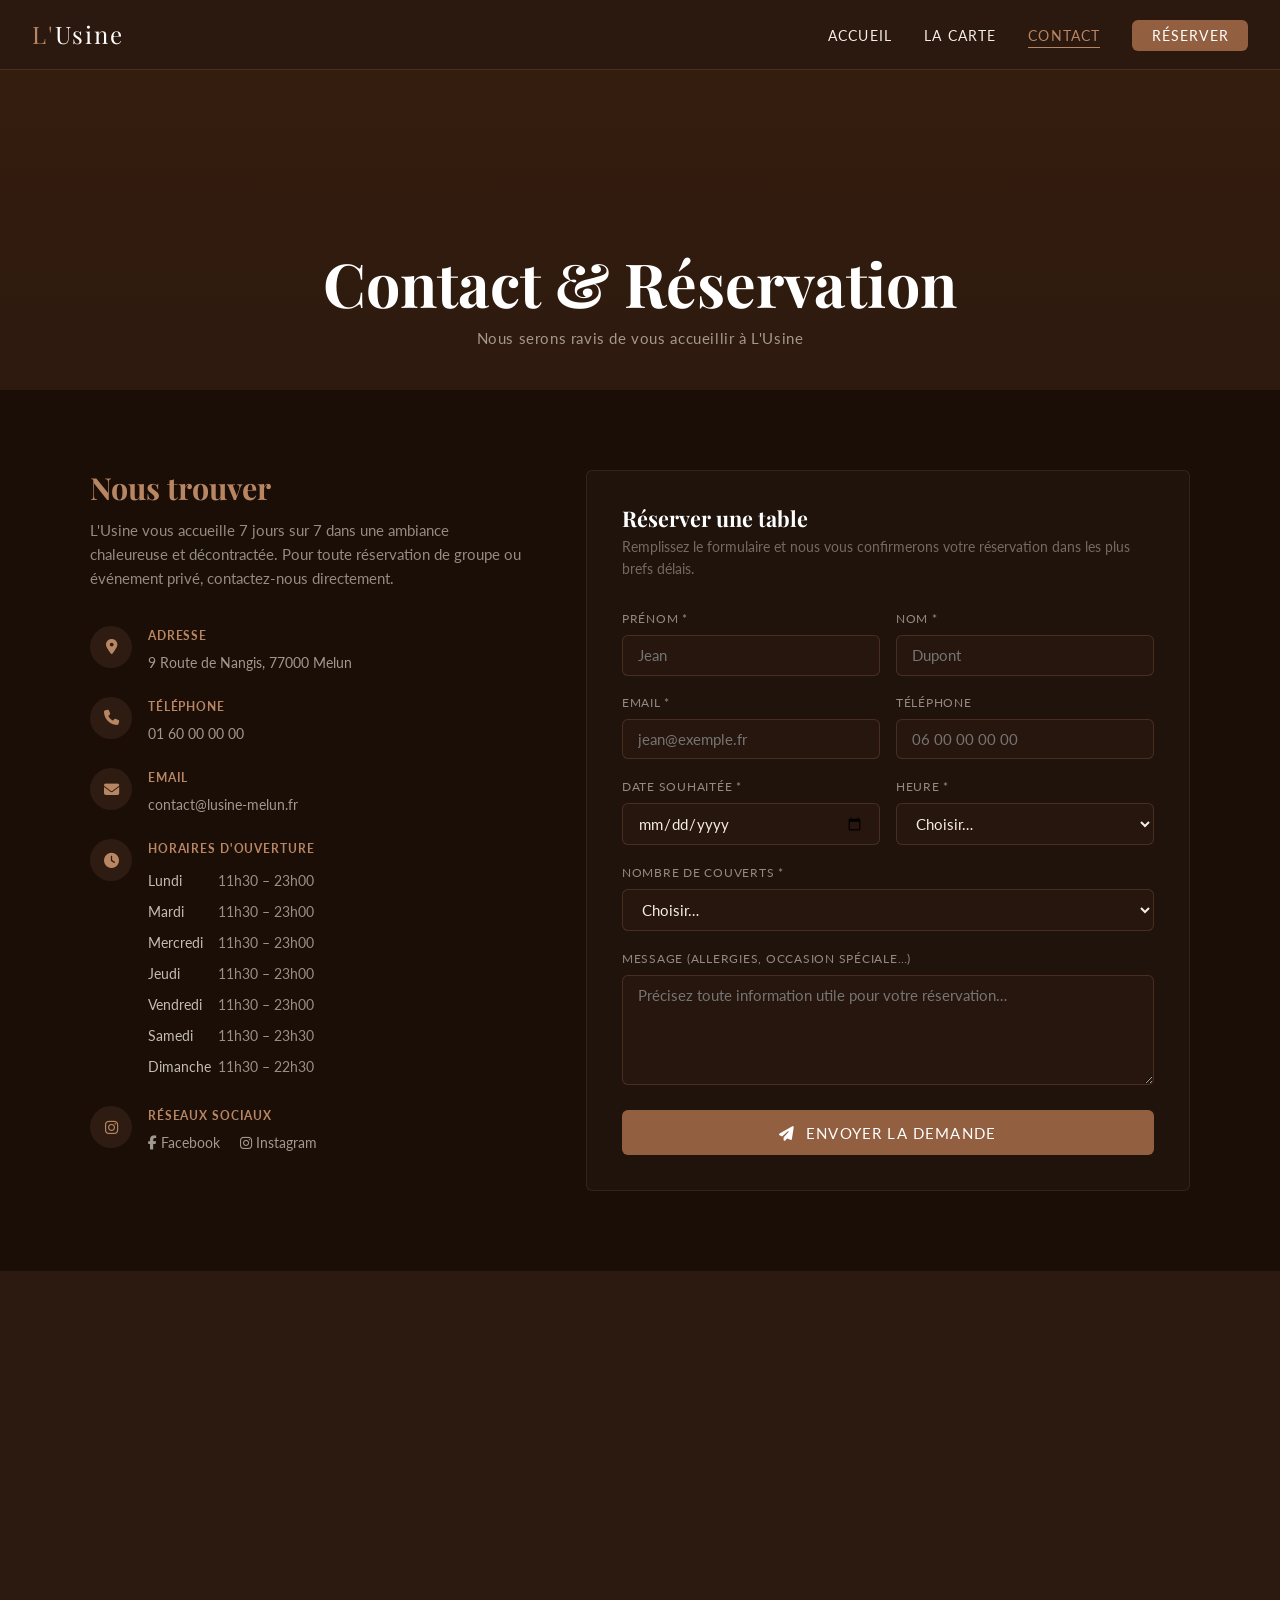
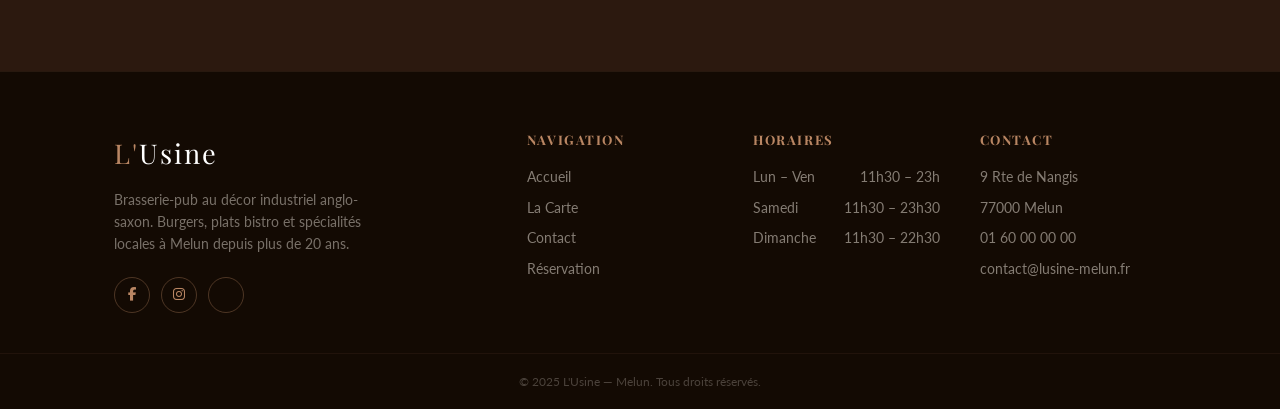
==== contact.html @ f3fccd59 "Add files via upload" ====
<!DOCTYPE html>
<html lang="fr">
<head>
  <meta charset="UTF-8" />
  <meta name="viewport" content="width=device-width, initial-scale=1.0" />
  <title>Contact &amp; Réservation — L'Usine Melun</title>
  <meta name="description" content="Contactez L'Usine à Melun, réservez votre table, consultez nos horaires et retrouvez-nous au 9 route de Nangis, 77000 Melun." />
  <link rel="preconnect" href="https://fonts.googleapis.com" />
  <link rel="preconnect" href="https://fonts.gstatic.com" crossorigin />
  <link href="https://fonts.googleapis.com/css2?family=Playfair+Display:ital,wght@0,400;0,700;1,400&family=Lato:wght@300;400;700&display=swap" rel="stylesheet" />
  <link rel="stylesheet" href="https://cdnjs.cloudflare.com/ajax/libs/font-awesome/6.5.1/css/all.min.css" />
  <link rel="stylesheet" href="style.css" />
</head>
<body>

  <!-- NAV -->
  <nav id="navbar">
    <a href="index.html" class="nav-logo">L'<span>Usine</span></a>
    <ul class="nav-links" id="navLinks">
      <li><a href="index.html">Accueil</a></li>
      <li><a href="menu.html">La Carte</a></li>
      <li><a href="contact.html" class="active">Contact</a></li>
      <li><a href="contact.html" class="nav-cta">Réserver</a></li>
    </ul>
    <button class="hamburger" id="hamburger" aria-label="Menu">
      <span></span><span></span><span></span>
    </button>
  </nav>

  <!-- PAGE HERO -->
  <div class="page-hero">
    <div class="page-hero-bg contact-bg"></div>
    <div class="page-hero-overlay"></div>
    <div class="page-hero-content">
      <h1>Contact &amp; Réservation</h1>
      <p>Nous serons ravis de vous accueillir à L'Usine</p>
    </div>
  </div>

  <!-- CONTACT SECTION -->
  <section class="contact-section">
    <div class="container">
      <div class="contact-grid">

        <!-- Infos -->
        <div class="contact-info">
          <h2>Nous trouver</h2>
          <p>L'Usine vous accueille 7 jours sur 7 dans une ambiance chaleureuse et décontractée. Pour toute réservation de groupe ou événement privé, contactez-nous directement.</p>

          <div class="contact-detail">
            <div class="contact-detail-icon"><i class="fa-solid fa-location-dot"></i></div>
            <div class="contact-detail-text">
              <strong>Adresse</strong>
              <span>9 Route de Nangis, 77000 Melun</span>
            </div>
          </div>

          <div class="contact-detail">
            <div class="contact-detail-icon"><i class="fa-solid fa-phone"></i></div>
            <div class="contact-detail-text">
              <strong>Téléphone</strong>
              <a href="tel:+33160000000">01 60 00 00 00</a>
            </div>
          </div>

          <div class="contact-detail">
            <div class="contact-detail-icon"><i class="fa-solid fa-envelope"></i></div>
            <div class="contact-detail-text">
              <strong>Email</strong>
              <a href="mailto:contact@lusine-melun.fr">contact@lusine-melun.fr</a>
            </div>
          </div>

          <div class="contact-detail">
            <div class="contact-detail-icon"><i class="fa-solid fa-clock"></i></div>
            <div class="contact-detail-text">
              <strong>Horaires d'ouverture</strong>
              <table class="hours-table">
                <tr><td>Lundi</td><td>11h30 – 23h00</td></tr>
                <tr><td>Mardi</td><td>11h30 – 23h00</td></tr>
                <tr><td>Mercredi</td><td>11h30 – 23h00</td></tr>
                <tr><td>Jeudi</td><td>11h30 – 23h00</td></tr>
                <tr><td>Vendredi</td><td>11h30 – 23h00</td></tr>
                <tr><td>Samedi</td><td>11h30 – 23h30</td></tr>
                <tr><td>Dimanche</td><td>11h30 – 22h30</td></tr>
              </table>
            </div>
          </div>

          <div class="contact-detail" style="margin-top:1.5rem">
            <div class="contact-detail-icon"><i class="fa-brands fa-instagram"></i></div>
            <div class="contact-detail-text">
              <strong>Réseaux sociaux</strong>
              <span>
                <a href="#" style="margin-right:1rem"><i class="fa-brands fa-facebook-f"></i> Facebook</a>
                <a href="#"><i class="fa-brands fa-instagram"></i> Instagram</a>
              </span>
            </div>
          </div>
        </div>

        <!-- Formulaire -->
        <div class="contact-form-wrap">
          <h3>Réserver une table</h3>
          <p>Remplissez le formulaire et nous vous confirmerons votre réservation dans les plus brefs délais.</p>

          <form id="reservationForm" novalidate>
            <div class="form-row">
              <div class="form-group">
                <label for="prenom">Prénom *</label>
                <input type="text" id="prenom" name="prenom" placeholder="Jean" required />
              </div>
              <div class="form-group">
                <label for="nom">Nom *</label>
                <input type="text" id="nom" name="nom" placeholder="Dupont" required />
              </div>
            </div>

            <div class="form-row">
              <div class="form-group">
                <label for="email">Email *</label>
                <input type="email" id="email" name="email" placeholder="jean@exemple.fr" required />
              </div>
              <div class="form-group">
                <label for="tel">Téléphone</label>
                <input type="tel" id="tel" name="tel" placeholder="06 00 00 00 00" />
              </div>
            </div>

            <div class="form-row">
              <div class="form-group">
                <label for="date">Date souhaitée *</label>
                <input type="date" id="date" name="date" required />
              </div>
              <div class="form-group">
                <label for="heure">Heure *</label>
                <select id="heure" name="heure" required>
                  <option value="">Choisir…</option>
                  <option>11h30</option>
                  <option>12h00</option>
                  <option>12h30</option>
                  <option>13h00</option>
                  <option>13h30</option>
                  <option>19h00</option>
                  <option>19h30</option>
                  <option>20h00</option>
                  <option>20h30</option>
                  <option>21h00</option>
                  <option>21h30</option>
                </select>
              </div>
            </div>

            <div class="form-group">
              <label for="couverts">Nombre de couverts *</label>
              <select id="couverts" name="couverts" required>
                <option value="">Choisir…</option>
                <option>1 personne</option>
                <option>2 personnes</option>
                <option>3 personnes</option>
                <option>4 personnes</option>
                <option>5 personnes</option>
                <option>6 personnes</option>
                <option>7 à 10 personnes</option>
                <option>Plus de 10 personnes</option>
              </select>
            </div>

            <div class="form-group">
              <label for="message">Message (allergies, occasion spéciale…)</label>
              <textarea id="message" name="message" placeholder="Précisez toute information utile pour votre réservation…"></textarea>
            </div>

            <button type="submit" class="btn btn-primary form-submit">
              <i class="fa-solid fa-paper-plane"></i>&nbsp; Envoyer la demande
            </button>
          </form>

          <div class="form-success" id="formSuccess">
            <i class="fa-solid fa-circle-check"></i>
            <strong>Demande envoyée !</strong>
            <p style="margin-top:0.4rem;font-size:0.88rem;color:rgba(245,237,228,0.6)">Nous vous confirmerons votre réservation par email ou téléphone très prochainement.</p>
          </div>
        </div>

      </div>
    </div>
  </section>

  <!-- MAP -->
  <div class="map-section">
    <iframe
      src="https://www.google.com/maps/embed?pb=!1m18!1m12!1m3!1d2648.7!2d2.6536!3d48.5357!2m3!1f0!2f0!3f0!3m2!1i1024!2i768!4f13.1!3m3!1m2!1s0x47e5fa4e6a5a5a5a%3A0x1234567890abcdef!2s9%20Rte%20de%20Nangis%2C%2077000%20Melun!5e0!3m2!1sfr!2sfr!4v1700000000000"
      allowfullscreen=""
      loading="lazy"
      referrerpolicy="no-referrer-when-downgrade"
      title="L'Usine — 9 Route de Nangis, 77000 Melun">
    </iframe>
  </div>

  <!-- FOOTER -->
  <footer>
    <div class="footer-grid">
      <div class="footer-brand">
        <a href="index.html" class="nav-logo">L'<span>Usine</span></a>
        <p>Brasserie-pub au décor industriel anglo-saxon. Burgers, plats bistro et spécialités locales à Melun depuis plus de 20 ans.</p>
        <div class="social-links">
          <a href="#" aria-label="Facebook"><i class="fa-brands fa-facebook-f"></i></a>
          <a href="#" aria-label="Instagram"><i class="fa-brands fa-instagram"></i></a>
          <a href="#" aria-label="TripAdvisor"><i class="fa-brands fa-tripadvisor"></i></a>
        </div>
      </div>
      <div class="footer-col">
        <h4>Navigation</h4>
        <ul>
          <li><a href="index.html">Accueil</a></li>
          <li><a href="menu.html">La Carte</a></li>
          <li><a href="contact.html">Contact</a></li>
          <li><a href="contact.html">Réservation</a></li>
        </ul>
      </div>
      <div class="footer-col">
        <h4>Horaires</h4>
        <ul class="footer-hours">
          <li><span class="day">Lun – Ven</span><span>11h30 – 23h</span></li>
          <li><span class="day">Samedi</span><span>11h30 – 23h30</span></li>
          <li><span class="day">Dimanche</span><span>11h30 – 22h30</span></li>
        </ul>
      </div>
      <div class="footer-col">
        <h4>Contact</h4>
        <ul>
          <li>9 Rte de Nangis</li>
          <li>77000 Melun</li>
          <li><a href="tel:+33160000000">01 60 00 00 00</a></li>
          <li><a href="mailto:contact@lusine-melun.fr">contact@lusine-melun.fr</a></li>
        </ul>
      </div>
    </div>
    <div class="footer-bottom">
      <p>&copy; 2025 L'Usine — Melun. Tous droits réservés.</p>
    </div>
  </footer>

  <script src="script.js"></script>
</body>
</html>
---- style.css ----
/* ===== VARIABLES & RESET ===== */
:root {
  --dark:    #2c190f;
  --mid:     #925f41;
  --accent:  #b98663;
  --light:   #f5ede4;
  --white:   #ffffff;
  --grey:    #888;
  --radius:  6px;
  --trans:   0.3s ease;
  --shadow:  0 4px 24px rgba(44,25,15,0.18);
}

*, *::before, *::after { box-sizing: border-box; margin: 0; padding: 0; }

html { scroll-behavior: smooth; font-size: 16px; }

body {
  font-family: 'Lato', sans-serif;
  background: var(--dark);
  color: var(--light);
  line-height: 1.6;
}

img { display: block; max-width: 100%; }
a  { text-decoration: none; color: inherit; }
ul { list-style: none; }

/* ===== TYPOGRAPHY ===== */
h1, h2, h3, h4 {
  font-family: 'Playfair Display', serif;
  line-height: 1.2;
}

.section-title {
  font-size: clamp(1.8rem, 4vw, 2.6rem);
  color: var(--accent);
  text-align: center;
  margin-bottom: 0.4rem;
}

.section-sub {
  text-align: center;
  color: var(--grey);
  font-size: 0.95rem;
  margin-bottom: 3rem;
  letter-spacing: 0.05em;
}

.section-divider {
  width: 60px;
  height: 2px;
  background: var(--accent);
  margin: 0.6rem auto 1rem;
}

/* ===== LAYOUT ===== */
section { padding: 80px 1.5rem; }
.container { max-width: 1100px; margin: 0 auto; }

/* ===== NAV ===== */
nav {
  position: fixed;
  top: 0; left: 0; right: 0;
  z-index: 1000;
  display: flex;
  align-items: center;
  justify-content: space-between;
  padding: 0 2rem;
  height: 70px;
  background: rgba(44,25,15,0.95);
  backdrop-filter: blur(8px);
  border-bottom: 1px solid rgba(185,134,99,0.2);
  transition: box-shadow var(--trans);
}

nav.scrolled { box-shadow: var(--shadow); }

.nav-logo {
  font-family: 'Playfair Display', serif;
  font-size: 1.5rem;
  color: var(--accent);
  letter-spacing: 0.08em;
}

.nav-logo span { color: var(--white); }

.nav-links {
  display: flex;
  gap: 2rem;
  align-items: center;
}

.nav-links a {
  font-size: 0.9rem;
  letter-spacing: 0.08em;
  text-transform: uppercase;
  color: var(--light);
  position: relative;
  transition: color var(--trans);
}

.nav-links a::after {
  content: '';
  position: absolute;
  bottom: -4px; left: 0;
  width: 0; height: 1px;
  background: var(--accent);
  transition: width var(--trans);
}

.nav-links a:hover,
.nav-links a.active { color: var(--accent); }
.nav-links a:hover::after,
.nav-links a.active::after { width: 100%; }

.nav-cta {
  background: var(--mid);
  color: var(--white) !important;
  padding: 0.45rem 1.2rem;
  border-radius: var(--radius);
  transition: background var(--trans) !important;
}

.nav-cta:hover { background: var(--accent) !important; }
.nav-cta::after { display: none !important; }

/* Hamburger */
.hamburger {
  display: none;
  flex-direction: column;
  gap: 5px;
  background: none;
  border: none;
  cursor: pointer;
  padding: 4px;
}

.hamburger span {
  display: block;
  width: 26px;
  height: 2px;
  background: var(--accent);
  border-radius: 2px;
  transition: transform var(--trans), opacity var(--trans);
}

.hamburger.open span:nth-child(1) { transform: translateY(7px) rotate(45deg); }
.hamburger.open span:nth-child(2) { opacity: 0; }
.hamburger.open span:nth-child(3) { transform: translateY(-7px) rotate(-45deg); }

/* ===== HERO ===== */
.hero {
  position: relative;
  height: 100vh;
  min-height: 600px;
  display: flex;
  align-items: center;
  justify-content: center;
  text-align: center;
  overflow: hidden;
}

.hero-bg {
  position: absolute;
  inset: 0;
  background: url('images/hero.jpg') center/cover no-repeat, #3a1f0d;
}

.hero-overlay {
  position: absolute;
  inset: 0;
  background: linear-gradient(to bottom,
    rgba(44,25,15,0.45) 0%,
    rgba(44,25,15,0.72) 60%,
    rgba(44,25,15,0.95) 100%);
}

.hero-content {
  position: relative;
  z-index: 1;
  max-width: 750px;
  padding: 1rem;
}

.hero-tag {
  display: inline-block;
  font-size: 0.78rem;
  letter-spacing: 0.2em;
  text-transform: uppercase;
  color: var(--accent);
  border: 1px solid var(--accent);
  padding: 0.3rem 1rem;
  border-radius: 100px;
  margin-bottom: 1.4rem;
}

.hero-title {
  font-size: clamp(3rem, 9vw, 6rem);
  color: var(--white);
  letter-spacing: 0.05em;
  margin-bottom: 1rem;
}

.hero-title em {
  font-style: italic;
  color: var(--accent);
}

.hero-sub {
  font-size: clamp(1rem, 2.5vw, 1.15rem);
  color: rgba(245,237,228,0.78);
  max-width: 520px;
  margin: 0 auto 2rem;
}

.btn {
  display: inline-block;
  padding: 0.8rem 2rem;
  border-radius: var(--radius);
  font-size: 0.88rem;
  letter-spacing: 0.08em;
  text-transform: uppercase;
  transition: var(--trans);
  cursor: pointer;
  border: none;
  font-family: 'Lato', sans-serif;
}

.btn-primary {
  background: var(--mid);
  color: var(--white);
}
.btn-primary:hover { background: var(--accent); transform: translateY(-2px); }

.btn-outline {
  background: transparent;
  color: var(--accent);
  border: 1px solid var(--accent);
  margin-left: 1rem;
}
.btn-outline:hover { background: var(--accent); color: var(--white); transform: translateY(-2px); }

.hero-scroll {
  position: absolute;
  bottom: 2rem;
  left: 50%;
  transform: translateX(-50%);
  display: flex;
  flex-direction: column;
  align-items: center;
  gap: 0.4rem;
  color: var(--accent);
  font-size: 0.72rem;
  letter-spacing: 0.12em;
  text-transform: uppercase;
  animation: bounce 2.2s infinite;
  z-index: 1;
}

.hero-scroll i { font-size: 1rem; }

@keyframes bounce {
  0%, 100% { transform: translateX(-50%) translateY(0); }
  50%       { transform: translateX(-50%) translateY(7px); }
}

/* ===== ABOUT ===== */
#about { background: #1e1008; }

.about-grid {
  display: grid;
  grid-template-columns: 1fr 1fr;
  gap: 4rem;
  align-items: center;
}

.about-img-wrap { position: relative; }

.about-img-wrap img {
  width: 100%;
  height: 420px;
  object-fit: cover;
  border-radius: var(--radius);
  background: #3a1f0d;
}

.about-badge {
  position: absolute;
  bottom: -24px;
  right: -24px;
  width: 96px;
  height: 96px;
  background: var(--mid);
  border-radius: 50%;
  display: flex;
  flex-direction: column;
  align-items: center;
  justify-content: center;
  font-family: 'Playfair Display', serif;
  font-size: 1.25rem;
  color: var(--white);
  line-height: 1;
  box-shadow: var(--shadow);
}

.about-badge small {
  font-size: 0.6rem;
  letter-spacing: 0.1em;
  text-transform: uppercase;
  color: rgba(255,255,255,0.7);
  margin-top: 0.2rem;
}

.about-text .section-title { text-align: left; }
.about-text .section-divider { margin-left: 0; }

.about-text p {
  color: rgba(245,237,228,0.7);
  margin-bottom: 1.1rem;
  font-size: 0.95rem;
}

.about-features {
  display: flex;
  gap: 2.5rem;
  margin-top: 2rem;
  flex-wrap: wrap;
}

.about-feat {
  display: flex;
  flex-direction: column;
  align-items: center;
  gap: 0.4rem;
  text-align: center;
}

.about-feat i { font-size: 1.4rem; color: var(--accent); }

.about-feat span {
  font-size: 0.78rem;
  letter-spacing: 0.06em;
  text-transform: uppercase;
  color: rgba(245,237,228,0.55);
}

/* ===== GALLERY ===== */
#gallery { background: var(--dark); }

.gallery-grid {
  display: grid;
  grid-template-columns: repeat(4, 1fr);
  grid-template-rows: 240px 240px;
  gap: 10px;
  border-radius: var(--radius);
  overflow: hidden;
}

.gallery-item {
  position: relative;
  overflow: hidden;
  cursor: pointer;
}

.gallery-item:first-child {
  grid-column: 1 / 3;
  grid-row: 1 / 3;
}

.gallery-item img {
  width: 100%;
  height: 100%;
  object-fit: cover;
  transition: transform 0.5s ease;
  background: #3a1f0d;
}

.gallery-item:hover img { transform: scale(1.07); }

.gallery-overlay {
  position: absolute;
  inset: 0;
  background: rgba(44,25,15,0.5);
  opacity: 0;
  transition: opacity var(--trans);
  display: flex;
  align-items: center;
  justify-content: center;
  color: var(--white);
  font-size: 1.8rem;
}

.gallery-item:hover .gallery-overlay { opacity: 1; }

/* ===== MENU PREVIEW (index) ===== */
#menu-preview { background: #1e1008; }

.menu-preview-cards {
  display: grid;
  grid-template-columns: repeat(3, 1fr);
  gap: 1.5rem;
  margin-bottom: 2.5rem;
}

.menu-card {
  background: rgba(255,255,255,0.03);
  border: 1px solid rgba(185,134,99,0.18);
  border-radius: var(--radius);
  padding: 2rem 1.5rem;
  text-align: center;
  transition: border-color var(--trans), transform var(--trans);
}

.menu-card:hover { border-color: var(--accent); transform: translateY(-4px); }
.menu-card i { font-size: 2rem; color: var(--accent); margin-bottom: 0.9rem; }
.menu-card h3 { font-size: 1.15rem; color: var(--white); margin-bottom: 0.5rem; }
.menu-card p { font-size: 0.85rem; color: rgba(245,237,228,0.5); }

/* ===== FOOTER ===== */
footer { background: #130a03; border-top: 1px solid rgba(185,134,99,0.12); }

.footer-grid {
  display: grid;
  grid-template-columns: 2fr 1fr 1fr 1fr;
  gap: 2.5rem;
  padding: 60px 1.5rem 40px;
  max-width: 1100px;
  margin: 0 auto;
}

.footer-brand .nav-logo {
  font-size: 1.7rem;
  margin-bottom: 0.8rem;
  display: block;
}

.footer-brand p {
  font-size: 0.86rem;
  color: rgba(245,237,228,0.45);
  max-width: 270px;
  margin-bottom: 1.4rem;
}

.social-links { display: flex; gap: 0.7rem; }

.social-links a {
  width: 36px; height: 36px;
  border-radius: 50%;
  border: 1px solid rgba(185,134,99,0.35);
  display: flex;
  align-items: center;
  justify-content: center;
  color: var(--accent);
  font-size: 0.85rem;
  transition: background var(--trans), border-color var(--trans);
}

.social-links a:hover { background: var(--mid); border-color: var(--mid); color: var(--white); }

.footer-col h4 {
  font-size: 0.82rem;
  letter-spacing: 0.12em;
  text-transform: uppercase;
  color: var(--accent);
  margin-bottom: 1.1rem;
}

.footer-col ul li {
  margin-bottom: 0.55rem;
  font-size: 0.86rem;
  color: rgba(245,237,228,0.5);
}

.footer-col ul li a:hover { color: var(--accent); }

.footer-hours li {
  display: flex;
  justify-content: space-between;
  gap: 0.5rem;
}

.footer-bottom {
  border-top: 1px solid rgba(185,134,99,0.08);
  text-align: center;
  padding: 1.1rem;
  font-size: 0.78rem;
  color: rgba(245,237,228,0.25);
}

/* ===== PAGE HERO (menu & contact) ===== */
.page-hero {
  height: 320px;
  display: flex;
  align-items: flex-end;
  justify-content: center;
  padding-bottom: 2.5rem;
  position: relative;
  overflow: hidden;
  margin-top: 70px;
}

.page-hero-bg {
  position: absolute;
  inset: 0;
  background: url('images/menu-hero.jpg') center/cover no-repeat, #3a1f0d;
}

.page-hero-bg.contact-bg {
  background: url('images/contact-hero.jpg') center/cover no-repeat, #3a1f0d;
}

.page-hero-overlay {
  position: absolute;
  inset: 0;
  background: linear-gradient(to bottom, rgba(44,25,15,0.38), rgba(44,25,15,0.92));
}

.page-hero-content { position: relative; z-index: 1; text-align: center; }
.page-hero h1 { font-size: clamp(2rem, 6vw, 3.8rem); color: var(--white); margin-bottom: 0.35rem; }
.page-hero p { color: rgba(245,237,228,0.6); font-size: 0.95rem; letter-spacing: 0.04em; }

/* ===== MENU PAGE ===== */
.menu-tabs-section { background: #1a0e07; padding: 60px 1.5rem; }

.menu-tabs {
  display: flex;
  gap: 0.5rem;
  flex-wrap: wrap;
  justify-content: center;
  margin-bottom: 3rem;
}

.tab-btn {
  background: transparent;
  border: 1px solid rgba(185,134,99,0.28);
  color: rgba(245,237,228,0.55);
  padding: 0.45rem 1.2rem;
  border-radius: 100px;
  font-size: 0.82rem;
  letter-spacing: 0.06em;
  cursor: pointer;
  transition: var(--trans);
  font-family: 'Lato', sans-serif;
}

.tab-btn:hover, .tab-btn.active {
  background: var(--mid);
  border-color: var(--mid);
  color: var(--white);
}

.menu-panel { display: none; }
.menu-panel.active { display: block; animation: fadeIn 0.3s ease; }

@keyframes fadeIn { from { opacity: 0; transform: translateY(8px); } to { opacity: 1; transform: none; } }

.menu-category-title {
  font-size: 1.35rem;
  color: var(--accent);
  margin-bottom: 1.2rem;
  padding-bottom: 0.5rem;
  border-bottom: 1px solid rgba(185,134,99,0.18);
  font-family: 'Playfair Display', serif;
}

.menu-items {
  display: grid;
  grid-template-columns: repeat(auto-fill, minmax(300px, 1fr));
  gap: 1px;
  background: rgba(185,134,99,0.07);
  border-radius: var(--radius);
  overflow: hidden;
  margin-bottom: 2.5rem;
}

.menu-item {
  background: rgba(26,14,7,0.95);
  padding: 1.1rem 1.3rem;
  display: flex;
  justify-content: space-between;
  align-items: flex-start;
  gap: 1rem;
  transition: background var(--trans);
}

.menu-item:hover { background: rgba(44,25,15,0.98); }

.menu-item-info { flex: 1; min-width: 0; }

.menu-item-name {
  font-weight: 700;
  font-size: 0.93rem;
  color: var(--white);
  margin-bottom: 0.2rem;
}

.menu-item-desc {
  font-size: 0.78rem;
  color: rgba(245,237,228,0.42);
  line-height: 1.4;
}

.menu-item-price {
  font-family: 'Playfair Display', serif;
  font-size: 0.97rem;
  color: var(--accent);
  white-space: nowrap;
  padding-top: 0.05rem;
  flex-shrink: 0;
}

.menu-note {
  background: rgba(185,134,99,0.07);
  border-left: 3px solid var(--accent);
  padding: 0.75rem 1.1rem;
  border-radius: 0 var(--radius) var(--radius) 0;
  font-size: 0.83rem;
  color: rgba(245,237,228,0.55);
  margin-bottom: 2rem;
}

/* ===== CONTACT PAGE ===== */
.contact-section { background: #1a0e07; padding: 80px 1.5rem; }

.contact-grid {
  display: grid;
  grid-template-columns: 1fr 1.4fr;
  gap: 4rem;
  align-items: start;
}

.contact-info h2 { font-size: 1.9rem; color: var(--accent); margin-bottom: 0.8rem; }

.contact-info > p {
  color: rgba(245,237,228,0.56);
  margin-bottom: 2.2rem;
  font-size: 0.93rem;
}

.contact-detail {
  display: flex;
  gap: 1rem;
  align-items: flex-start;
  margin-bottom: 1.4rem;
}

.contact-detail-icon {
  width: 42px; height: 42px;
  border-radius: 50%;
  background: rgba(185,134,99,0.12);
  display: flex;
  align-items: center;
  justify-content: center;
  color: var(--accent);
  font-size: 0.95rem;
  flex-shrink: 0;
}

.contact-detail-text strong {
  display: block;
  font-size: 0.78rem;
  letter-spacing: 0.07em;
  text-transform: uppercase;
  color: var(--accent);
  margin-bottom: 0.2rem;
}

.contact-detail-text span,
.contact-detail-text a { font-size: 0.88rem; color: rgba(245,237,228,0.62); }
.contact-detail-text a:hover { color: var(--accent); }

.hours-table { width: 100%; border-collapse: collapse; margin-top: 0.4rem; }
.hours-table td { padding: 0.28rem 0; font-size: 0.86rem; color: rgba(245,237,228,0.58); }
.hours-table td:first-child { color: rgba(245,237,228,0.78); }
.hours-table td:last-child { text-align: right; }
.hours-table tr.closed td { opacity: 0.38; }

/* Form */
.contact-form-wrap {
  background: rgba(255,255,255,0.025);
  border: 1px solid rgba(185,134,99,0.14);
  border-radius: var(--radius);
  padding: 2.2rem;
}

.contact-form-wrap h3 { font-size: 1.35rem; color: var(--white); margin-bottom: 0.3rem; }
.contact-form-wrap > p { color: rgba(245,237,228,0.4); font-size: 0.85rem; margin-bottom: 1.8rem; }

.form-row { display: grid; grid-template-columns: 1fr 1fr; gap: 1rem; }

.form-group {
  display: flex;
  flex-direction: column;
  gap: 0.35rem;
  margin-bottom: 1.1rem;
}

.form-group label {
  font-size: 0.78rem;
  letter-spacing: 0.06em;
  text-transform: uppercase;
  color: rgba(245,237,228,0.55);
}

.form-group input,
.form-group select,
.form-group textarea {
  background: rgba(44,25,15,0.7);
  border: 1px solid rgba(185,134,99,0.22);
  border-radius: var(--radius);
  color: var(--light);
  font-family: 'Lato', sans-serif;
  font-size: 0.92rem;
  padding: 0.65rem 0.95rem;
  transition: border-color var(--trans);
  outline: none;
  width: 100%;
}

.form-group input:focus,
.form-group select:focus,
.form-group textarea:focus { border-color: var(--accent); }
.form-group select option { background: var(--dark); }
.form-group textarea { resize: vertical; min-height: 110px; }

.form-submit { width: 100%; padding: 0.85rem; font-size: 0.92rem; margin-top: 0.5rem; }

.form-success {
  display: none;
  text-align: center;
  padding: 2rem 1rem;
  color: #7ecba1;
}

.form-success i { font-size: 2.2rem; margin-bottom: 0.6rem; display: block; }

/* Map */
.map-section { padding: 0; }
.map-section iframe { width: 100%; height: 400px; border: none; display: block; }

/* ===== RESPONSIVE ===== */
@media (max-width: 1024px) {
  .footer-grid { grid-template-columns: 1fr 1fr; }
  .about-badge { right: 0; bottom: -16px; }
}

@media (max-width: 900px) {
  .gallery-grid {
    grid-template-columns: 1fr 1fr;
    grid-template-rows: 220px 220px;
  }
  .gallery-item:first-child { grid-column: 1 / 3; }
  .menu-preview-cards { grid-template-columns: 1fr 1fr; }
  .about-grid { grid-template-columns: 1fr; gap: 2rem; }
  .about-img-wrap { order: -1; }
  .contact-grid { grid-template-columns: 1fr; }
}

@media (max-width: 768px) {
  .nav-links {
    display: none;
    flex-direction: column;
    position: absolute;
    top: 70px; left: 0; right: 0;
    background: var(--dark);
    padding: 1.5rem 2rem;
    gap: 1.2rem;
    border-bottom: 1px solid rgba(185,134,99,0.15);
  }
  .nav-links.open { display: flex; }
  .hamburger { display: flex; }
  .btn-outline { margin-left: 0; margin-top: 0.5rem; }
  .hero .btn { display: block; width: fit-content; margin: 0 auto 0.6rem; }
  .footer-grid { grid-template-columns: 1fr; gap: 2rem; }
  .form-row { grid-template-columns: 1fr; }
  section { padding: 60px 1.2rem; }
  .gallery-grid { grid-template-columns: 1fr; grid-template-rows: auto; }
  .gallery-item:first-child { grid-column: auto; }
  .gallery-item { height: 210px; }
  .menu-preview-cards { grid-template-columns: 1fr; max-width: 380px; margin-left: auto; margin-right: auto; }
}
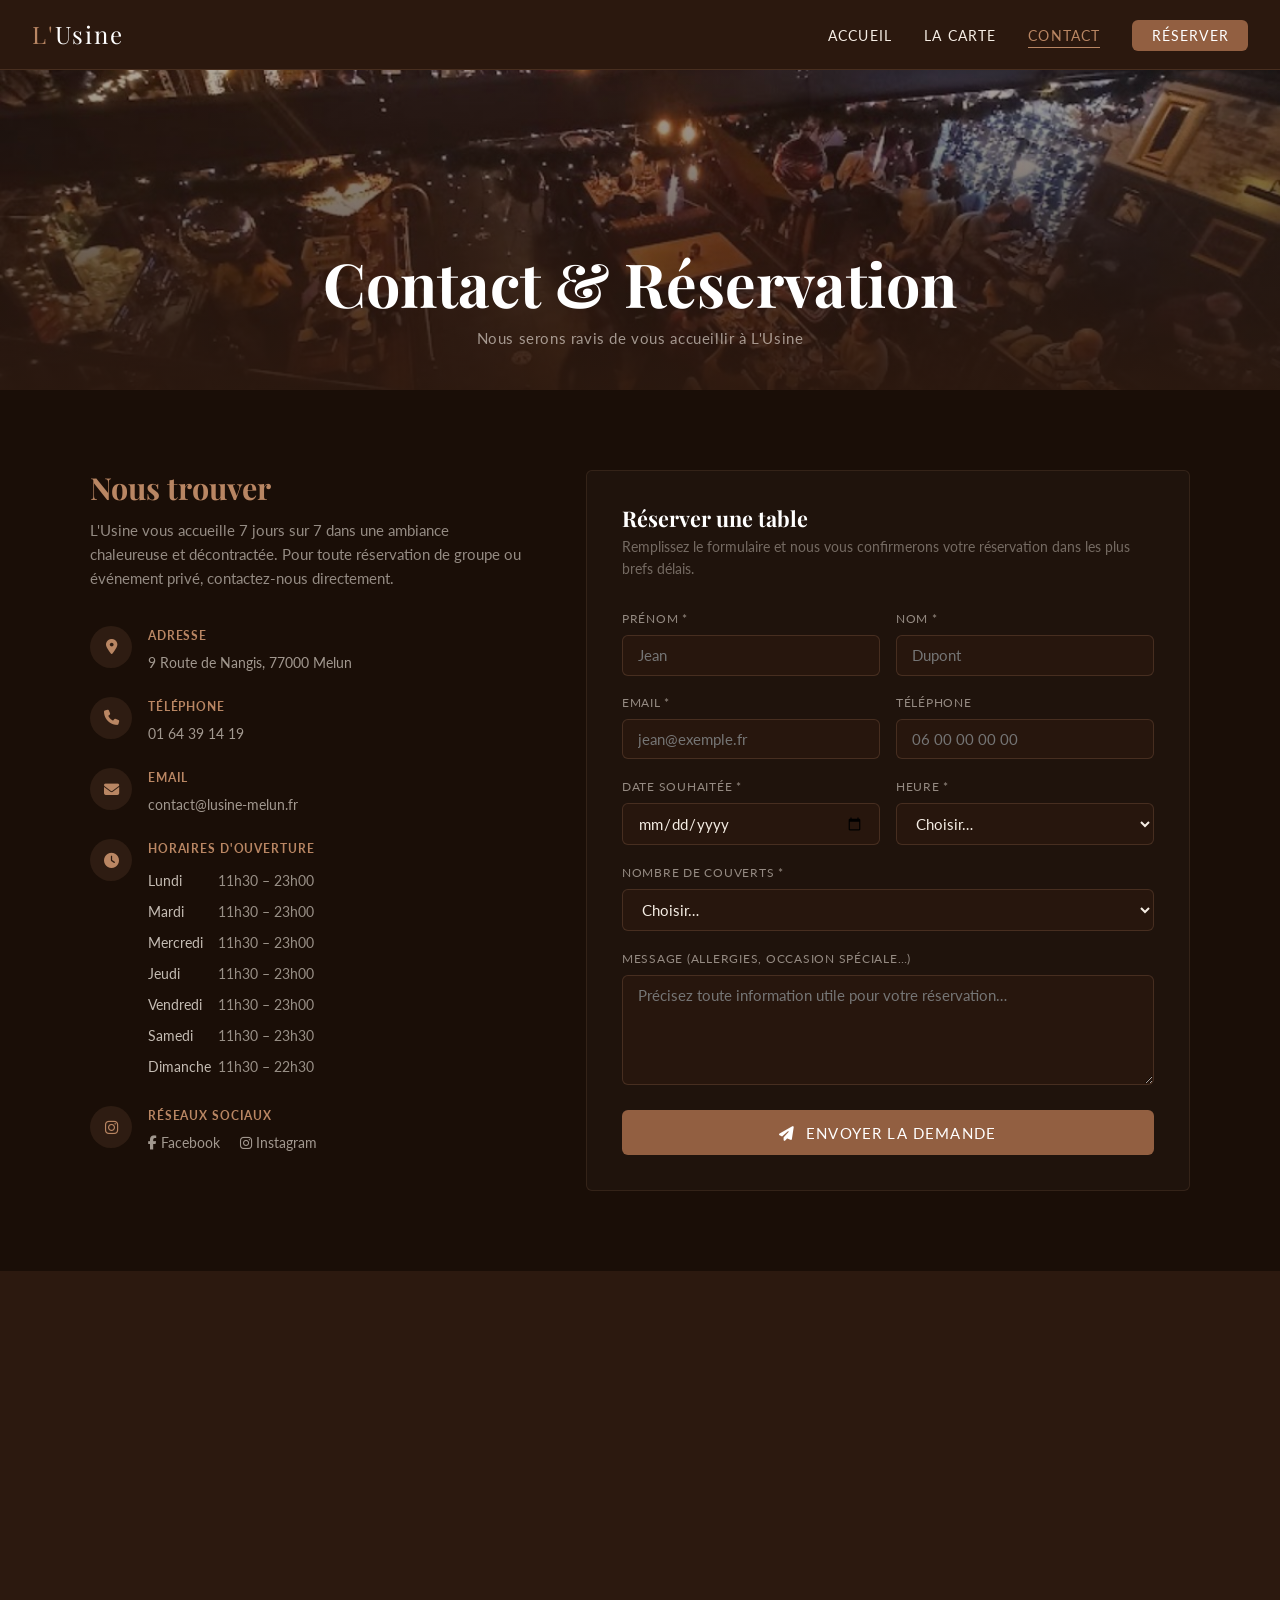
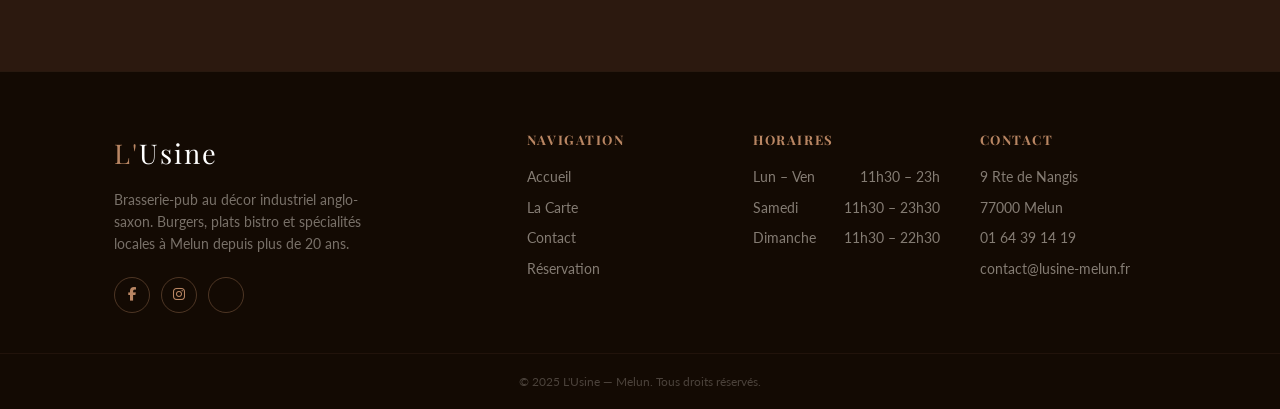
==== commit 8e588c18: "Add files via upload" ====
--- a/contact.html
+++ b/contact.html
@@ -59,7 +59,7 @@
             <div class="contact-detail-icon"><i class="fa-solid fa-phone"></i></div>
             <div class="contact-detail-text">
               <strong>Téléphone</strong>
-              <a href="tel:+33160000000">01 60 00 00 00</a>
+              <a href="tel:+33164391419">01 64 39 14 19</a>
             </div>
           </div>
 
@@ -93,7 +93,7 @@
               <strong>Réseaux sociaux</strong>
               <span>
                 <a href="#" style="margin-right:1rem"><i class="fa-brands fa-facebook-f"></i> Facebook</a>
-                <a href="#"><i class="fa-brands fa-instagram"></i> Instagram</a>
+                <a href="https://www.instagram.com/lusine_restaurant?igsh=aWJvb3c2M2ZjbWoz" target="_blank" rel="noopener"><i class="fa-brands fa-instagram"></i> Instagram</a>
               </span>
             </div>
           </div>
@@ -206,7 +206,7 @@
         <p>Brasserie-pub au décor industriel anglo-saxon. Burgers, plats bistro et spécialités locales à Melun depuis plus de 20 ans.</p>
         <div class="social-links">
           <a href="#" aria-label="Facebook"><i class="fa-brands fa-facebook-f"></i></a>
-          <a href="#" aria-label="Instagram"><i class="fa-brands fa-instagram"></i></a>
+          <a href="https://www.instagram.com/lusine_restaurant?igsh=aWJvb3c2M2ZjbWoz" target="_blank" rel="noopener" aria-label="Instagram"><i class="fa-brands fa-instagram"></i></a>
           <a href="#" aria-label="TripAdvisor"><i class="fa-brands fa-tripadvisor"></i></a>
         </div>
       </div>
@@ -232,7 +232,7 @@
         <ul>
           <li>9 Rte de Nangis</li>
           <li>77000 Melun</li>
-          <li><a href="tel:+33160000000">01 60 00 00 00</a></li>
+          <li><a href="tel:+33164391419">01 64 39 14 19</a></li>
           <li><a href="mailto:contact@lusine-melun.fr">contact@lusine-melun.fr</a></li>
         </ul>
       </div>
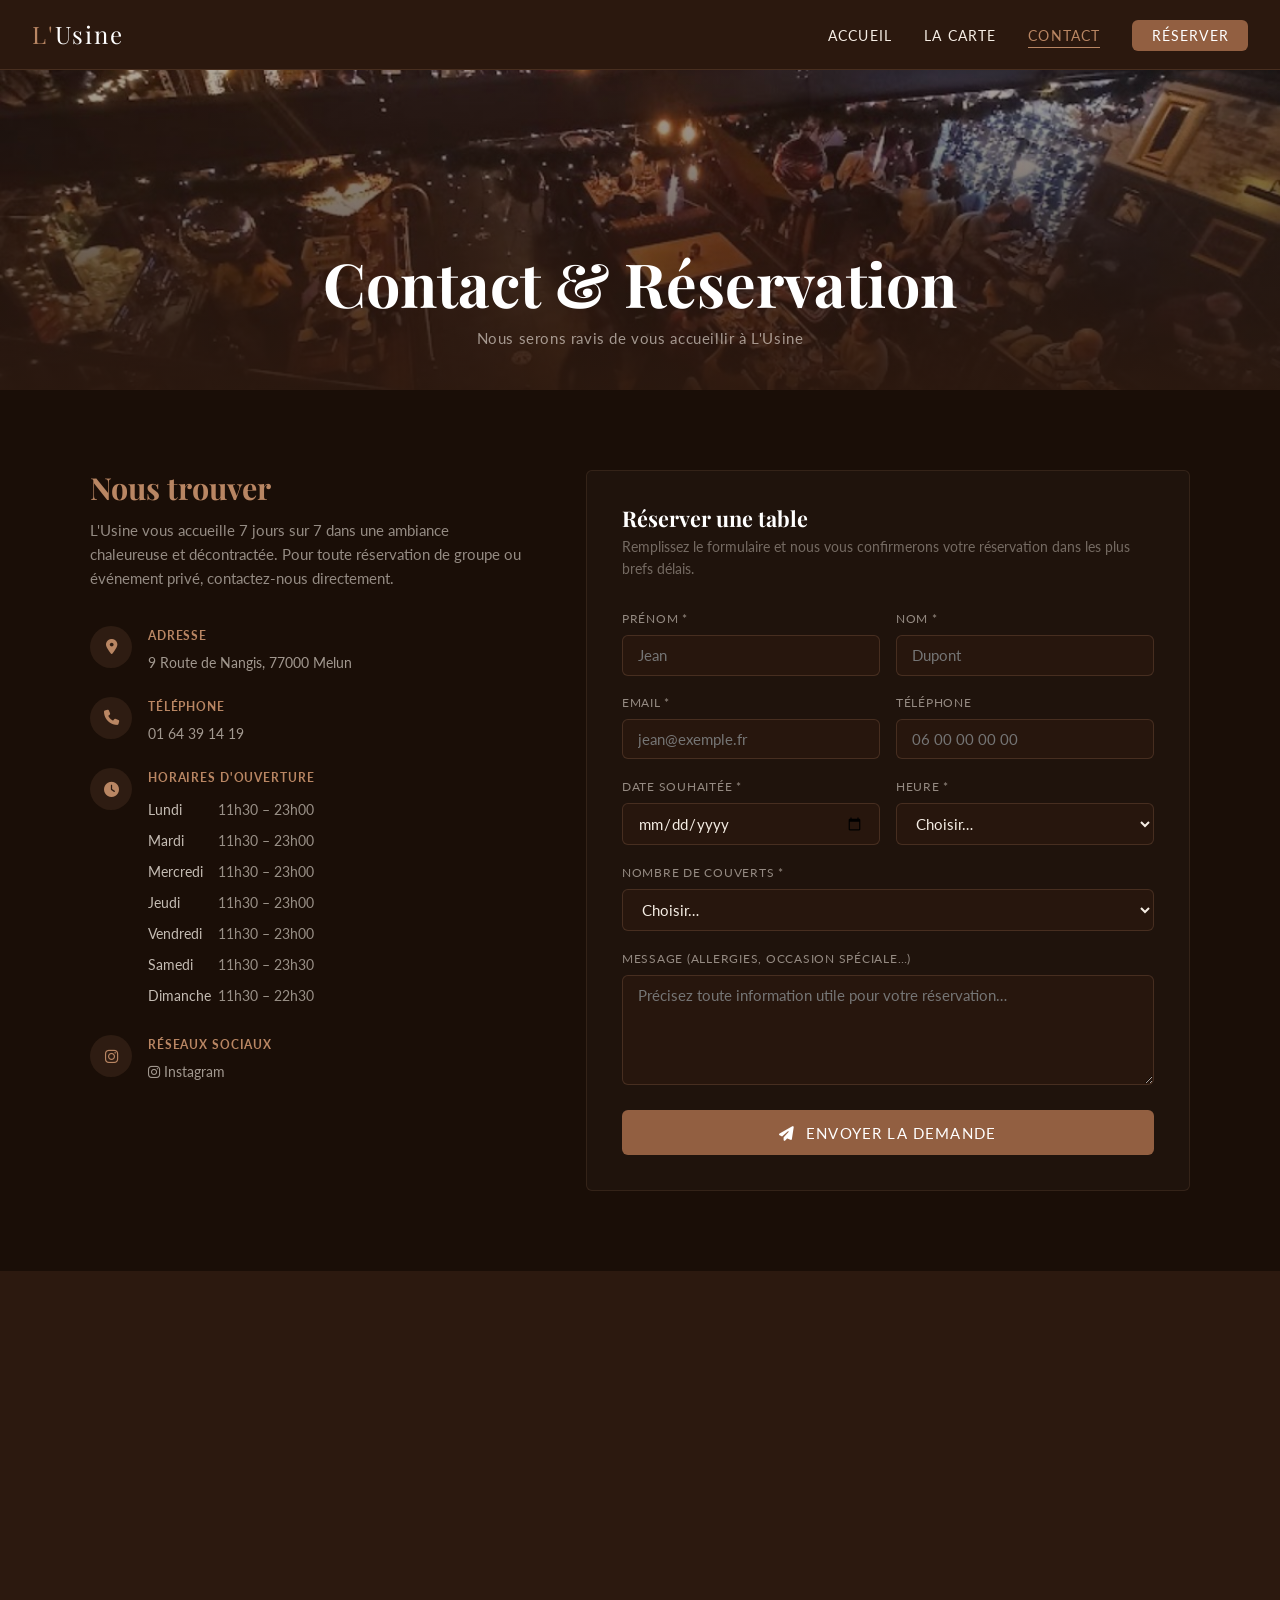
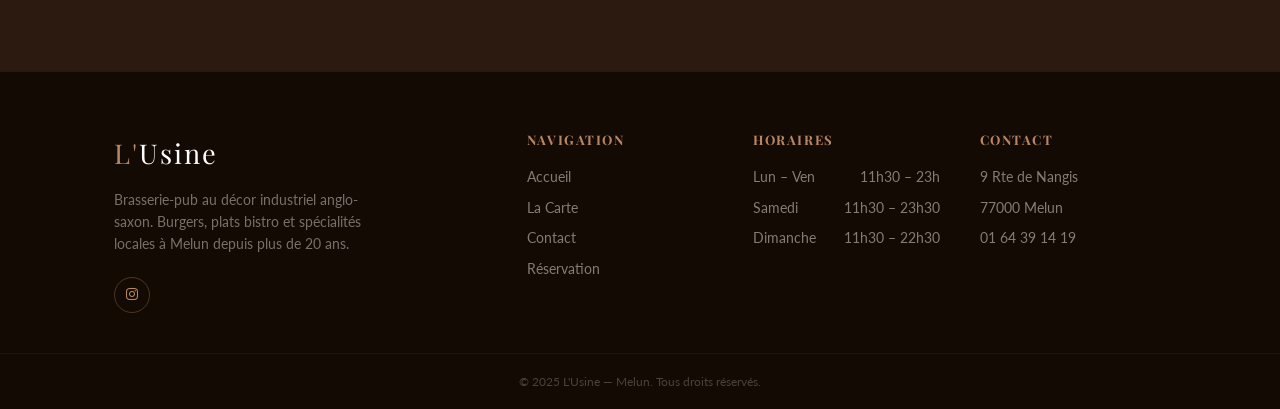
==== commit beda7f8c: "Add files via upload" ====
--- a/contact.html
+++ b/contact.html
@@ -64,14 +64,6 @@
           </div>
 
           <div class="contact-detail">
-            <div class="contact-detail-icon"><i class="fa-solid fa-envelope"></i></div>
-            <div class="contact-detail-text">
-              <strong>Email</strong>
-              <a href="mailto:contact@lusine-melun.fr">contact@lusine-melun.fr</a>
-            </div>
-          </div>
-
-          <div class="contact-detail">
             <div class="contact-detail-icon"><i class="fa-solid fa-clock"></i></div>
             <div class="contact-detail-text">
               <strong>Horaires d'ouverture</strong>
@@ -92,7 +84,6 @@
             <div class="contact-detail-text">
               <strong>Réseaux sociaux</strong>
               <span>
-                <a href="#" style="margin-right:1rem"><i class="fa-brands fa-facebook-f"></i> Facebook</a>
                 <a href="https://www.instagram.com/lusine_restaurant?igsh=aWJvb3c2M2ZjbWoz" target="_blank" rel="noopener"><i class="fa-brands fa-instagram"></i> Instagram</a>
               </span>
             </div>
@@ -205,9 +196,7 @@
         <a href="index.html" class="nav-logo">L'<span>Usine</span></a>
         <p>Brasserie-pub au décor industriel anglo-saxon. Burgers, plats bistro et spécialités locales à Melun depuis plus de 20 ans.</p>
         <div class="social-links">
-          <a href="#" aria-label="Facebook"><i class="fa-brands fa-facebook-f"></i></a>
           <a href="https://www.instagram.com/lusine_restaurant?igsh=aWJvb3c2M2ZjbWoz" target="_blank" rel="noopener" aria-label="Instagram"><i class="fa-brands fa-instagram"></i></a>
-          <a href="#" aria-label="TripAdvisor"><i class="fa-brands fa-tripadvisor"></i></a>
         </div>
       </div>
       <div class="footer-col">
@@ -233,7 +222,6 @@
           <li>9 Rte de Nangis</li>
           <li>77000 Melun</li>
           <li><a href="tel:+33164391419">01 64 39 14 19</a></li>
-          <li><a href="mailto:contact@lusine-melun.fr">contact@lusine-melun.fr</a></li>
         </ul>
       </div>
     </div>
